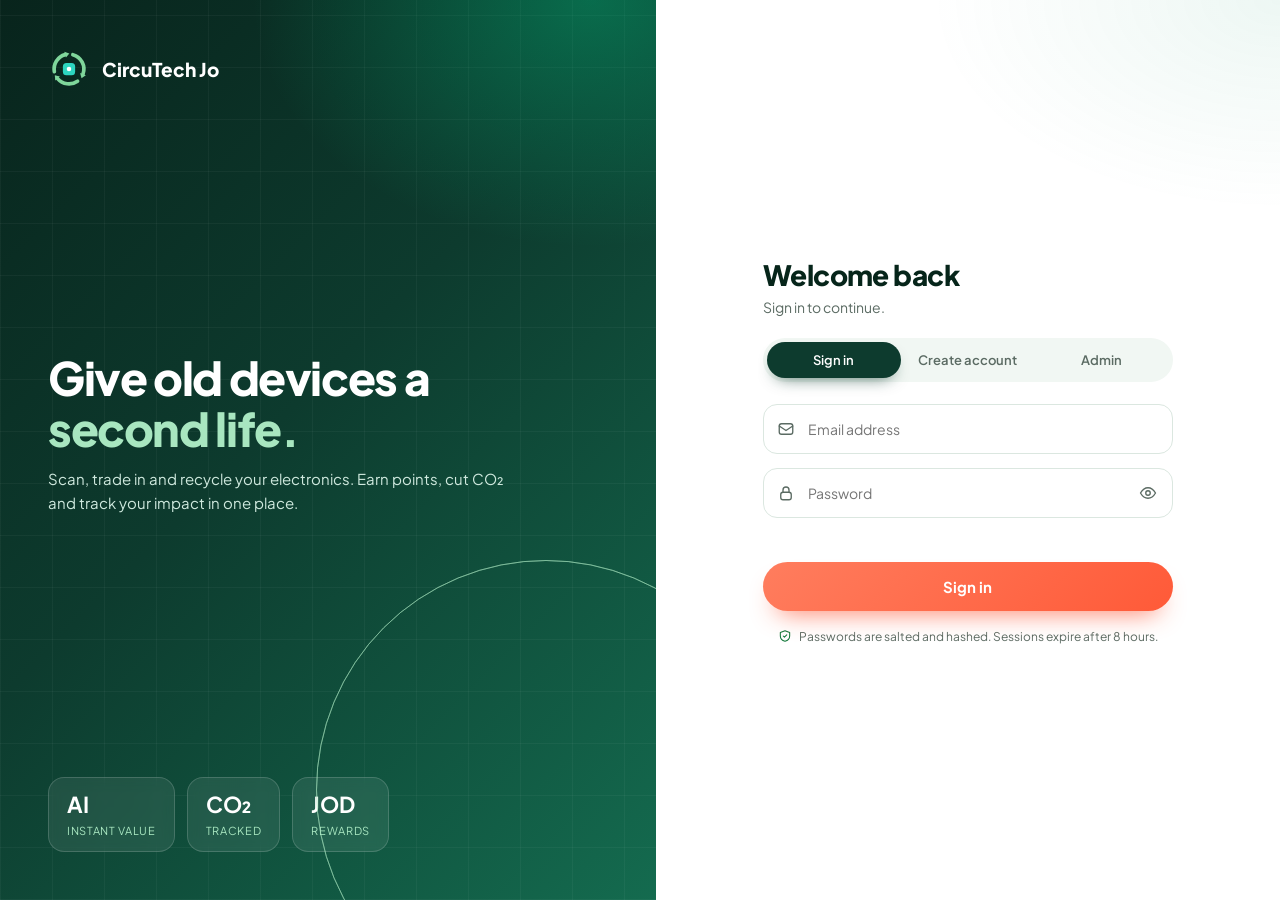
==== circutech/apppage/app.html @ 343beb9c "first commit" ====
<!DOCTYPE html>
<html lang="en">
<head>
<meta charset="UTF-8">
<meta name="viewport" content="width=device-width, initial-scale=1, viewport-fit=cover">
<title>My CircuTech | CircuTech Jo</title>
<meta name="theme-color" content="#08301d">
<link rel="icon" href="../assets/circutech-jo-concept-02.png">
<link rel="preconnect" href="https://fonts.googleapis.com">
<link rel="preconnect" href="https://fonts.gstatic.com" crossorigin>
<link href="https://fonts.googleapis.com/css2?family=Plus+Jakarta+Sans:wght@400;500;600;700;800&display=swap" rel="stylesheet">
<style>[data-logo]{display:block;width:40px;height:40px}</style>
<link rel="stylesheet" href="app.css">
<link rel="stylesheet" href="app-extra.css">
</head>
<body>

<div class="welcome" id="welcome" hidden>
  <div class="w-grid" aria-hidden="true"></div>
  <div class="w-in">
    <div class="w-mark"><div class="rings" aria-hidden="true"><i></i><i></i><i></i></div><span class="w-logo" data-logo></span></div>
    <p class="w-hi" id="wHi"></p>
    <h2 class="w-name" id="wName"></h2>
    <p class="w-fact" id="wFact"></p>
    <div class="w-stats" id="wStats"></div>
    <div class="w-prog"><div class="w-bar"><i></i></div><span id="wPct">0%</span></div>
  </div>
  <button class="w-skip" id="wSkip" type="button">Skip</button>
</div>

<aside class="side">
  <a class="brand" href="#scanner"><span data-logo></span><b>CircuTech <em>Jo</em></b></a>
  <nav id="nav" aria-label="App sections"></nav>
  <div class="me card">
    <span class="avatar" id="avatar">U</span>
    <div><b id="userName">User</b><small id="lvName">Standard</small></div>
    <div class="lv-bar"><i id="lvBar"></i></div>
  </div>
</aside>

<div class="shell">
  <header class="top">
    <span class="brand-m" data-logo></span>
    <div class="t-txt"><small id="greet"></small><h1 id="pageTitle">AI Scanner</h1></div>
    <div class="t-act">
      <a class="ib" href="../index.html" title="Public site" aria-label="Public site"><svg viewBox="0 0 24 24"><circle cx="12" cy="12" r="9"/><path d="M3 12h18M12 3c3 3.2 3 14.8 0 18M12 3c-3 3.2-3 14.8 0 18"/></svg></a>
      <button class="ib" id="theme" type="button" aria-label="Toggle theme"><svg viewBox="0 0 24 24"><path d="M20 14.5A8 8 0 0 1 9.5 4a8 8 0 1 0 10.5 10.5z"/></svg></button>
      <button class="ib" id="logout" type="button" aria-label="Log out" title="Log out"><svg viewBox="0 0 24 24"><path d="M10 4H6a2 2 0 0 0-2 2v12a2 2 0 0 0 2 2h4M15 8l4 4-4 4M19 12H9"/></svg></button>
    </div>
  </header>

  <main id="main">
    <div class="ann" id="ann" hidden role="status"></div>

    <div class="hero-ban" id="heroBan">
      <div class="hb-in"><small id="hbHi"></small><h2 id="hbTitle"></h2><p id="hbSub"></p><div class="hb-stats" id="hbStats"></div></div>
      <div class="hb-art" aria-hidden="true"><svg viewBox="0 0 120 120"><circle cx="60" cy="60" r="52" stroke-dasharray="3 7"/><circle cx="60" cy="60" r="36"/><circle cx="60" cy="8" r="4" fill="currentColor"/><circle cx="96" cy="60" r="3" fill="currentColor"/><rect x="48" y="48" width="24" height="24" rx="7"/></svg></div>
    </div>

    <!-- SCANNER -->
    <section class="view" id="scanner" hidden>
      <div class="grid2">
        <div class="card pad rv">
          <div class="vf" id="drop" tabindex="0" role="button" aria-label="Add a photo of your device">
            <img id="preview" alt="Selected device">
            <span class="laser"></span>
            <div class="vf-hint">
              <span class="vf-ic"><svg viewBox="0 0 24 24"><path d="M4 8h3l2-3h6l2 3h3v11H4z"/><circle cx="12" cy="13" r="3.5"/></svg></span>
              <b>Add a photo of your device</b>
              <small>Optional. The photo is kept on your device for your records.</small>
            </div>
          </div>
          <input type="file" id="file" accept="image/*" hidden>

          <p class="lbl">Device type</p>
          <div class="chips" id="typeChips">
            <button type="button" class="chip on" data-v="smartphone">Phone</button>
            <button type="button" class="chip" data-v="laptop">Laptop</button>
            <button type="button" class="chip" data-v="tablet">Tablet</button>
            <button type="button" class="chip" data-v="watch">Watch</button>
            <button type="button" class="chip" data-v="router">Router</button>
            <button type="button" class="chip" data-v="tv">TV</button>
            <button type="button" class="chip" data-v="console">Console</button>
            <button type="button" class="chip" data-v="appliance">Appliance</button>
          </div>

          <p class="lbl">Condition</p>
          <div class="chips" id="condChips">
            <button type="button" class="chip on" data-v="Working">Working</button>
            <button type="button" class="chip" data-v="Damaged screen">Damaged screen</button>
            <button type="button" class="chip" data-v="No power">No power</button>
            <button type="button" class="chip" data-v="Water damage">Water damage</button>
          </div>

          <p class="lbl">Model <span class="opt">optional</span></p>
          <input class="fld" id="modelHint" placeholder="e.g. iPhone 13, Galaxy A54, ThinkPad T480" maxlength="50">

          <div class="two">
            <div><p class="lbl">Device age</p><select class="fld" id="ageSel"><option value="1">Under 1 year</option><option value="2">1 to 2 years</option><option value="3" selected>3 years</option><option value="5">4 to 5 years</option><option value="7">6 to 8 years</option><option value="10">Over 8 years</option></select></div>
            <div><p class="lbl">Segment</p><select class="fld" id="segSel"><option value="budget">Budget</option><option value="mid-range" selected>Mid-range</option><option value="high-end">High-end</option><option value="premium">Premium</option></select></div>
          </div>

          <div class="row">
            <button class="btn" type="button" id="analyse">Get my estimate</button>
            <button class="btn ghost" type="button" id="reset">Reset</button>
          </div>
        </div>
        <div class="card pad res rv" id="result" aria-live="polite"></div>
      </div>
    </section>

    <!-- DASHBOARD -->
    <section class="view" id="dashboard" hidden>
      <div class="bar-row rv"><div><h3>Overview</h3><small class="mut">Your recycling activity and environmental impact</small></div><button class="btn ghost" type="button" id="exportCsv">Export CSV report</button></div>
      <div class="bento">
        <div class="card pad hero-k rv">
          <div class="pring"><svg viewBox="0 0 120 120"><circle class="pb" cx="60" cy="60" r="52"/><circle class="pf" id="pf" cx="60" cy="60" r="52"/></svg><div><b id="kPoints">0</b><small>lifetime points</small></div></div>
          <div class="hk-t"><small class="mut">Membership tier</small><h3 id="lvTitle">Standard</h3><p class="mut" id="lvNext"></p><div class="lv-bar big"><i id="lvBar2"></i></div></div>
        </div>
        <div class="card pad kpi rv"><span class="ki"><svg viewBox="0 0 24 24"><rect x="7" y="2" width="10" height="20" rx="2"/><path d="M11 18h2"/></svg></span><span>Devices scanned</span><b id="kDevices">0</b></div>
        <div class="card pad kpi rv"><span class="ki"><svg viewBox="0 0 24 24"><path d="M3 12l9-9h8v8l-9 9z"/><circle cx="15.5" cy="8.5" r="1.2"/></svg></span><span>Estimated value (JOD)</span><b id="kValue">0</b></div>
        <div class="card pad kpi rv"><span class="ki"><svg viewBox="0 0 24 24"><path d="M5 19c0-8 5-14 15-14 0 10-6 15-14 15M5 19c3-4 6-6 10-8"/></svg></span><span>kg CO₂ avoided</span><b id="kCo2">0</b><small id="kTrees"></small></div>
        <div class="card pad span2 rv"><h3>Estimated value per scan (JOD)</h3><div class="bars" id="bars"></div></div>
      </div>
      <h3 class="sec rv">Recent scans</h3>
      <div class="list" id="recent"></div>
    </section>

    <!-- DROP-OFF -->
    <section class="view" id="dropoff" hidden>
      <div class="do-grid">
        <div>
          <div class="chips rv" id="doFilter"><button type="button" class="chip on" data-v="all">All locations</button><button type="button" class="chip" data-v="open">Open now</button></div>
          <div class="list" id="points"></div>
        </div>
        <div class="card map rv"><iframe id="mapFrame" title="Map of the selected collection point" loading="lazy" referrerpolicy="no-referrer-when-downgrade"></iframe></div>
      </div>
    </section>

    <!-- REWARDS -->
    <section class="view" id="rewards" hidden>
      <div class="card pad hero-k rv">
        <div class="pring"><svg viewBox="0 0 120 120"><circle class="pb" cx="60" cy="60" r="52"/><circle class="pf" id="rf" cx="60" cy="60" r="52"/></svg><div><b id="rPoints">0</b><small>available points</small></div></div>
        <div class="hk-t"><h3>Turn points into vouchers</h3><p class="mut">Every scan you save brings the next reward closer.</p><p class="mut" id="rNext"></p></div>
      </div>
      <h3 class="sec rv">Available vouchers</h3>
      <div class="tickets" id="tiers"></div>
      <h3 class="sec rv">My vouchers</h3>
      <div class="list" id="myV"></div>
    </section>

    <!-- ECOBOT -->
    <section class="view" id="ecobot" hidden>
      <div class="card chat rv">
        <div class="chat-head">
          <span class="bav big"><svg viewBox="0 0 24 24"><rect x="5" y="8" width="14" height="11" rx="3"/><path d="M12 4v4M9 13h.01M15 13h.01"/></svg></span>
          <div><b>EcoBot</b><small><i class="live"></i>Online · e-waste assistant</small></div>
          <button class="ib sm" type="button" id="clearChat" title="New conversation" aria-label="New conversation"><svg viewBox="0 0 24 24"><path d="M4 12a8 8 0 1 0 3-6.2M4 4v4h4"/></svg></button>
        </div>
        <div class="msgs" id="msgs" aria-live="polite"></div>
        <div class="sug" id="sug"></div>
        <form class="cform" id="chatForm">
          <input class="fld" id="chatInput" placeholder="Ask EcoBot anything about e-waste…" autocomplete="off" required>
          <button class="btn" type="submit" id="sendBtn">Send</button>
        </form>
      </div>
    </section>

    <!-- BUSINESS -->
    <section class="view" id="business" hidden>
      <div class="biz-intro" id="bizSetup">
        <div class="card pad rv">
          <h3>Create your business workspace</h3>
          <p class="mut small0">Run a trade-in programme for your team and get audit-ready ESG numbers.</p>
          <div class="biz-form">
            <div class="full"><p class="lbl">Company name</p><input class="fld" id="bzName" placeholder="e.g. Orange Jordan" maxlength="60"></div>
            <div><p class="lbl">Industry</p><select class="fld" id="bzInd"><option>Technology</option><option>Banking and finance</option><option>Education</option><option>Retail</option><option>Healthcare</option><option>Government</option><option>Other</option></select></div>
            <div><p class="lbl">Employees</p><input class="fld" id="bzStaff" type="number" min="1" value="50"></div>
            <div class="full row"><button class="btn" type="button" id="bzCreate">Create workspace</button></div>
          </div>
        </div>
        <div class="card pad rv"><h3>What your company gets</h3><ul class="perks" style="margin-top:14px">
          <li><span><svg viewBox="0 0 24 24"><path d="M5 19c0-8 5-14 15-14 0 10-6 15-14 15M5 19c3-4 6-6 10-8"/></svg></span><div><b>Verified carbon savings</b>Every device recovered is logged with the CO₂ it avoided.</div></li>
          <li><span><svg viewBox="0 0 24 24"><path d="M4 20V10M10 20V4M16 20v-8M22 20H2"/></svg></span><div><b>ESG score and report</b>Quarterly figures ready for your sustainability report.</div></li>
          <li><span><svg viewBox="0 0 24 24"><path d="M3 8a2 2 0 0 1 2-2h14a2 2 0 0 1 2 2v2a2 2 0 0 0 0 4v2a2 2 0 0 1-2 2H5a2 2 0 0 1-2-2v-2a2 2 0 0 0 0-4z"/></svg></span><div><b>Employee programme</b>A team leaderboard and vouchers keep staff engaged.</div></li>
          <li><span><svg viewBox="0 0 24 24"><path d="M3 7h11v9H3zM14 10h4l3 3v3h-7"/></svg></span><div><b>Bulk pick-up</b>Request a collection for 10 or more devices at your office.</div></li>
        </ul></div>
      </div>
      <div id="bizSpace" hidden>
        <div class="bar-row rv"><div><h3 id="bzTitle"></h3><small class="mut" id="bzMeta"></small></div><div class="row"><button class="btn ghost" type="button" id="bzCsv">Export ESG CSV</button><button class="btn" type="button" id="bzCert">Impact certificate</button></div></div>
        <div class="bento">
          <div class="card pad hero-k rv"><div class="pring"><svg viewBox="0 0 120 120"><circle class="pb" cx="60" cy="60" r="52"/><circle class="pf" id="bf" cx="60" cy="60" r="52"/></svg><div><b id="bScore">0</b><small>ESG score</small></div></div>
            <div class="hk-t"><small>Company ESG performance</small><h3 id="bGrade">Getting started</h3><p class="mut" id="bHint"></p></div></div>
          <div class="card pad kpi rv"><span class="ki"><svg viewBox="0 0 24 24"><rect x="7" y="2" width="10" height="20" rx="2"/><path d="M11 18h2"/></svg></span><span>Devices recovered</span><b id="bDev">0</b></div>
          <div class="card pad kpi rv"><span class="ki"><svg viewBox="0 0 24 24"><path d="M5 19c0-8 5-14 15-14 0 10-6 15-14 15M5 19c3-4 6-6 10-8"/></svg></span><span>kg CO₂ avoided</span><b id="bCo2">0</b><small id="bTrees"></small></div>
          <div class="card pad kpi rv"><span class="ki"><svg viewBox="0 0 24 24"><circle cx="9" cy="8" r="3.2"/><path d="M3 20c0-3.3 2.7-6 6-6s6 2.7 6 6"/></svg></span><span>Employees engaged</span><b id="bEmp">0</b><small id="bEmpOf"></small></div>
        </div>
        <div class="grid2" style="margin-top:20px">
          <div class="card pad rv"><h3>Team leaderboard</h3><small class="mut">Team figures are demo data until employees join with your company code.</small><p class="lbl">Company code</p><div class="li" style="cursor:default"><div class="tx"><b id="bzCode"></b><small>Share it so employees link their account</small></div><button class="cp" type="button" id="bzCopy">Copy</button></div><div class="list" id="bzBoard" style="margin-top:14px"></div></div>
          <div class="card pad rv"><h3>Request a bulk pick-up</h3><small class="mut">Free for 10 or more devices. We confirm the slot within one working day.</small>
            <div class="biz-form"><div><p class="lbl">Devices</p><input class="fld" id="pkN" type="number" min="1" value="10"></div><div><p class="lbl">Main type</p><select class="fld" id="pkT"><option>Laptops</option><option>Phones</option><option>Monitors and TVs</option><option>Mixed equipment</option></select></div><div><p class="lbl">Preferred date</p><input class="fld" id="pkD" type="date"></div><div><p class="lbl">Area</p><input class="fld" id="pkA" placeholder="e.g. Abdali, Amman" maxlength="60"></div><div class="full row"><button class="btn" type="button" id="pkGo">Request pick-up</button></div></div>
            <p class="lbl">Your requests</p><div class="list" id="pkList"></div></div>
        </div>
        <div class="card pad plan-strip rv"><div><h3>Business ESG plan <span class="pill-s">Free trial</span></h3><p>Branded programme, ESG dashboard, bulk pick-up and quarterly certificate. JOD 150 per month after the trial (sample price).</p></div><a class="btn ghost" href="../contactpage/contact.html">Talk to sales</a></div>
      </div>
    </section>

    <!-- SETTINGS -->
    <section class="view" id="settings" hidden>
      <div class="set-grid">
        <div class="set-col">
          <div class="card pad set rv">
            <div class="prof"><span class="avatar big" id="pfAv">U</span><div><h3 id="pfName">-</h3><small class="mut" id="pfMail">-</small><div class="tags"><span class="pill-s" id="pfTier">Standard</span><span class="pill-s" id="pfSince">Member</span></div></div></div>
            <label for="setName">Display name</label>
            <input class="fld" id="setName" maxlength="40" autocomplete="name">
            <div class="row"><button class="btn" type="button" id="saveName">Save name</button></div>
          </div>
          <div class="card pad set rv">
            <h3>Security</h3>
            <label for="pwOld">Current password</label>
            <input class="fld" id="pwOld" type="password" autocomplete="current-password">
            <label for="pwNew">New password <span class="mut">8+ characters, letters and numbers</span></label>
            <input class="fld" id="pwNew" type="password" autocomplete="new-password">
            <div class="row"><button class="btn" type="button" id="savePw">Update password</button></div>
          </div>
        </div>
        <div class="set-col">
          <div class="card pad rv"><h3>Appearance</h3><div class="chips seg" id="themeSeg"><button type="button" class="chip" data-v="light">Light</button><button type="button" class="chip" data-v="dark">Dark</button></div></div>
          <div class="card pad rv"><h3>Your data</h3><p class="mut small0">Scans and vouchers are stored in this browser only. Download a copy any time.</p>
            <div class="row"><button class="btn ghost" type="button" id="exportData">Download my data</button><button class="btn ghost" type="button" id="clearData">Clear scans and vouchers</button></div></div>
          <div class="card pad rv danger"><h3>Delete account</h3><p class="mut small0">Removes your account and all your data from this browser. This cannot be undone.</p>
            <div class="row"><button class="btn danger-b" type="button" id="delAcc">Delete my account</button></div></div>
        </div>
      </div>
    </section>

  </main>
</div>

<nav class="dock" id="dock" aria-label="App sections"></nav>
<div class="toast" id="toast" role="status"></div>
<script src="app.js"></script>
</body>
</html>
---- circutech/apppage/app.css ----
/* ==========================================================================
   CircuTech Jo | app.css - Corporate Dashboard Styles
   ========================================================================== */

/* --------------------------------------------------------------------------
   1. ROOT VARIABLES & THEMES
   -------------------------------------------------------------------------- */
:root {
  --green: #0d3b2e;
  --green-d: #08241c;
  --teal: #0f766e;
  --side: #0d3b2e;
  --bg: #f4f9f5;
  --card: #fff;
  --ink: #06251a;
  --mut: #5b6b63;
  --line: #dbe7e0;
  --soft: #eef5f0;
  --mint: #a8e6c0;
  --warn: #b42318;
  --coral: #ff6b4a;
  --sh: 0 1px 2px rgba(10, 60, 35, 0.06), 0 4px 14px -6px rgba(10, 60, 35, 0.1);
  --logo-green: #157a3c;
  --logo-chip: #0f766e;
  --badge: #157a3c;
  --badge-ink: #fff;
}

:root[data-theme="dark"] {
  --bg: #0b1511;
  --card: #12221a;
  --ink: #e8f3ec;
  --mut: #9bb0a4;
  --line: #1f3529;
  --soft: #0f1c16;
  --teal: #4fd1c0;
  --sh: 0 1px 2px rgba(0, 0, 0, 0.4);
  --logo-green: #3fb96e;
  --logo-chip: #2dd4bf;
}

/* --------------------------------------------------------------------------
   2. BASE & RESET STYLES
   -------------------------------------------------------------------------- */
* {
  box-sizing: border-box;
  margin: 0;
  padding: 0;
}

body {
  font-family: 'Plus Jakarta Sans', system-ui, sans-serif;
  background: var(--bg);
  color: var(--ink);
  line-height: 1.5;
  min-height: 100vh;
}

a {
  color: inherit;
  text-decoration: none;
}

button {
  font: inherit;
  color: inherit;
  cursor: pointer;
  background: none;
  border: 0;
}

[hidden] {
  display: none !important;
}

svg {
  fill: none;
  stroke: currentColor;
  stroke-width: 1.8;
  stroke-linecap: round;
  stroke-linejoin: round;
}

.mut { color: var(--mut); }
.small { font-size: 12px; margin-top: 14px; }
.small0 { font-size: 12.5px; margin: 6px 0 0; }

/* SVG Logo Elements */
[data-logo] svg { width: 100%; height: 100%; }
.arc { stroke: var(--logo-green); stroke-width: 4.2; }
.head { fill: var(--logo-green); stroke: none; }
.chip-m { fill: var(--logo-chip); stroke: none; }

/* --------------------------------------------------------------------------
   3. SIDEBAR NAVIGATION
   -------------------------------------------------------------------------- */
.side {
  position: fixed;
  left: 0;
  top: 0;
  bottom: 0;
  width: 248px;
  display: flex;
  flex-direction: column;
  gap: 26px;
  padding: 22px 14px;
  background: var(--side);
  color: #fff;
  z-index: 20;
  --logo-green: #7fd69b;
  --logo-chip: #2dd4bf;
  --badge: #a8e6c0;
  --badge-ink: #08301d;
}

.brand {
  display: flex;
  align-items: center;
  gap: 10px;
  padding: 0 8px;
  font-size: 17px;
  font-weight: 700;
  letter-spacing: -0.01em;
}

.brand [data-logo] { width: 36px; height: 36px; }

.brand em {
  font-style: normal;
  background: var(--badge);
  color: var(--badge-ink);
  font-size: 9px;
  padding: 2px 6px;
  border-radius: 4px;
  margin-left: 4px;
  vertical-align: 2px;
}

#nav {
  display: grid;
  gap: 3px;
}

.nv {
  display: flex;
  align-items: center;
  gap: 12px;
  padding: 11px 14px;
  border-radius: 8px;
  color: rgba(255, 255, 255, 0.72);
  font-size: 13px;
  font-weight: 500;
  border-left: 3px solid transparent;
  transition: 0.15s;
}

.nv svg { width: 18px; height: 18px; flex-shrink: 0; }
.nv:hover { background: rgba(255, 255, 255, 0.07); color: #fff; }
.nv.on {
  background: rgba(255, 255, 255, 0.12);
  color: #fff;
  border-left-color: var(--mint);
  font-weight: 600;
}

/* User Profile (Sidebar Bottom) */
.me {
  margin-top: auto;
  display: grid;
  grid-template-columns: auto 1fr;
  gap: 3px 12px;
  align-items: center;
  padding: 14px;
  border-top: 1px solid rgba(255, 255, 255, 0.12);
}

.side .me.card {
  background: transparent;
  box-shadow: none;
  border: 0;
  border-top: 1px solid rgba(255, 255, 255, 0.12);
  border-radius: 0;
}

.me b { display: block; font-size: 13px; }
.me small { color: rgba(255, 255, 255, 0.6); font-size: 11px; }

.avatar {
  width: 38px;
  height: 38px;
  border-radius: 8px;
  display: grid;
  place-items: center;
  font-weight: 700;
  background: var(--green);
  color: #fff;
}

.lv-bar {
  grid-column: 1 / -1;
  height: 5px;
  border-radius: 5px;
  background: rgba(127, 127, 127, 0.2);
  overflow: hidden;
  margin-top: 8px;
}

.lv-bar i {
  display: block;
  height: 100%;
  width: 0;
  border-radius: 5px;
  background: var(--green);
  transition: width 0.8s ease;
}

.side .lv-bar i { background: var(--mint); }

/* --------------------------------------------------------------------------
   4. LAYOUT & CONTAINERS
   -------------------------------------------------------------------------- */
.shell {
  margin-left: 248px;
  padding: 28px 36px 60px;
  max-width: 1280px;
}

.top {
  display: flex;
  align-items: center;
  gap: 14px;
  margin-bottom: 26px;
  padding-bottom: 20px;
  border-bottom: 1px solid var(--line);
}

.brand-m { display: none; width: 34px; height: 34px; }

.t-txt { flex: 1; }
.t-txt small { color: var(--mut); font-size: 12px; font-weight: 500; }
.t-txt h1 {
  font-size: 26px;
  font-weight: 700;
  letter-spacing: -0.02em;
  line-height: 1.2;
}

.t-act { display: flex; gap: 8px; }

.ib {
  width: 38px;
  height: 38px;
  display: grid;
  place-items: center;
  border-radius: 8px;
  background: var(--card);
  border: 1px solid var(--line);
  transition: 0.15s;
}

.ib svg { width: 17px; height: 17px; }
.ib:hover { border-color: var(--green); color: var(--green); }
.ib.sm { width: 34px; height: 34px; margin-left: auto; }

.view { animation: fade 0.35s ease; }
@keyframes fade {
  from { opacity: 0; transform: translateY(6px); }
}

.card {
  background: var(--card);
  border: 1px solid var(--line);
  border-radius: 12px;
  box-shadow: var(--sh);
}

.pad { padding: 24px; }
.grid2 { display: grid; grid-template-columns: 1.1fr 1fr; gap: 20px; align-items: start; }
h3 { font-size: 15px; font-weight: 700; }
.sec { margin: 28px 0 12px; }

.lbl {
  margin: 20px 0 9px;
  font-size: 11px;
  font-weight: 700;
  letter-spacing: 0.06em;
  text-transform: uppercase;
  color: var(--mut);
}

.opt { text-transform: none; letter-spacing: 0; font-weight: 400; }

/* --------------------------------------------------------------------------
   5. SCANNER SECTION
   -------------------------------------------------------------------------- */
.vf {
  position: relative;
  aspect-ratio: 16 / 10;
  border-radius: 10px;
  overflow: hidden;
  display: grid;
  place-items: center;
  cursor: pointer;
  background: var(--soft);
  border: 1.5px dashed var(--line);
  transition: 0.15s;
}

.vf:hover, .vf.over {
  border-color: var(--green);
  background: rgba(21, 122, 60, 0.05);
}

.vf img {
  position: absolute;
  inset: 0;
  width: 100%;
  height: 100%;
  object-fit: cover;
  display: none;
}

.vf.has img { display: block; }
.vf.has .vf-hint { display: none; }

.vf-hint {
  text-align: center;
  padding: 20px;
  display: grid;
  gap: 6px;
  justify-items: center;
}

.vf-ic {
  width: 48px;
  height: 48px;
  border-radius: 10px;
  display: grid;
  place-items: center;
  background: var(--green);
  color: #fff;
}

.vf-ic svg { width: 22px; height: 22px; }
.vf-hint b { font-size: 14px; }
.vf-hint small { color: var(--mut); font-size: 12px; max-width: 280px; }

.laser {
  position: absolute;
  left: 0;
  right: 0;
  bottom: 0;
  height: 3px;
  display: none;
  background: linear-gradient(90deg, transparent, var(--green), transparent);
  background-size: 50% 100%;
  background-repeat: no-repeat;
  animation: slide 1.2s linear infinite;
}

.vf.busy .laser { display: block; }
.vf.busy img { opacity: 0.7; }

@keyframes slide {
  from { background-position: -50% 0; }
  to { background-position: 150% 0; }
}

.chips { display: flex; flex-wrap: wrap; gap: 8px; }

.chip {
  padding: 8px 14px;
  border-radius: 8px;
  font-size: 12px;
  font-weight: 500;
  background: var(--card);
  border: 1px solid var(--line);
  transition: 0.15s;
}

.chip:hover { border-color: var(--green); }
.chip.on { background: var(--green); color: #fff; border-color: var(--green); }

.fld {
  width: 100%;
  padding: 11px 13px;
  border-radius: 8px;
  font: inherit;
  font-size: 13px;
  color: var(--ink);
  background: var(--card);
  border: 1px solid var(--line);
}

.fld:focus {
  outline: none;
  border-color: var(--green);
  box-shadow: 0 0 0 3px rgba(21, 122, 60, 0.14);
}

.row { display: flex; flex-wrap: wrap; gap: 10px; margin-top: 22px; }

/* Buttons */
.btn {
  padding: 11px 20px;
  border-radius: 99px; /* Aligned with public site */
  font-size: 13px;
  font-weight: 600;
  color: #fff;
  background: var(--coral);
  border: 1px solid var(--coral);
  transition: 0.15s;
}

.btn:hover:not(:disabled) {
  background: #e05536;
  border-color: #e05536;
}

.btn:disabled { opacity: 0.45; cursor: not-allowed; }

.btn.ghost {
  color: var(--ink);
  background: var(--card);
  border-color: var(--line);
}

.btn.ghost:hover:not(:disabled) {
  background: var(--card);
  border-color: var(--coral);
}

/* Scanner Results */
.res { min-height: 420px; display: grid; align-content: start; }

.empty {
  text-align: center;
  display: grid;
  gap: 8px;
  justify-items: center;
  padding: 70px 10px;
  color: var(--mut);
  font-size: 13px;
}

.empty b { color: var(--ink); font-size: 15px; }
.empty.err b { color: var(--warn); }

.spin {
  width: 34px;
  height: 34px;
  border-radius: 50%;
  border: 3px solid var(--line);
  border-top-color: var(--green);
  animation: rot 0.8s linear infinite;
}

@keyframes rot { to { transform: rotate(360deg); } }

.r-head { display: flex; gap: 14px; align-items: center; margin-bottom: 20px; }

.grade {
  width: 56px;
  height: 56px;
  border-radius: 10px;
  border: 2px solid var(--c);
  color: var(--c);
  display: grid;
  place-items: center;
  font-size: 24px;
  font-weight: 700;
  flex-shrink: 0;
}

.r-head h3 { font-size: 18px; }
.r-head p { color: var(--mut); font-size: 12px; }

.price {
  font-size: 32px;
  font-weight: 700;
  letter-spacing: -0.02em;
  color: var(--teal);
  line-height: 1.1;
}

.stats { display: grid; grid-template-columns: repeat(3, 1fr); gap: 10px; margin: 18px 0; }
.stats div {
  padding: 12px 14px;
  border-radius: 8px;
  background: var(--soft);
  border: 1px solid var(--line);
}
.stats b { display: block; font-size: 16px; }
.stats span { font-size: 11px; color: var(--mut); }

.conf { display: flex; align-items: center; gap: 10px; font-size: 11px; color: var(--mut); }
.conf .lv-bar { flex: 1; margin: 0; }

.tg {
  display: inline-block;
  padding: 4px 10px;
  margin: 0 6px 6px 0;
  border-radius: 6px;
  font-size: 11.5px;
  font-weight: 500;
  background: var(--soft);
  border: 1px solid var(--line);
}

.why {
  margin: 14px 0;
  padding: 11px 14px;
  border-radius: 8px;
  font-size: 12px;
  color: var(--mut);
  background: var(--soft);
  border-left: 3px solid var(--green);
}

.pop { animation: fade 0.35s ease; }

/* --------------------------------------------------------------------------
   6. DASHBOARD & BENTO GRID
   -------------------------------------------------------------------------- */
.bar-row { display: flex; justify-content: space-between; align-items: center; margin-bottom: 14px; }
.bento { display: grid; grid-template-columns: repeat(3, 1fr); gap: 16px; }

.hero-k {
  grid-column: span 3;
  display: flex;
  align-items: center;
  gap: 28px;
}

.ring-lg { display: flex; align-items: baseline; gap: 8px; }
.ring-lg b { font-size: 34px; font-weight: 700; color: var(--teal); letter-spacing: -0.02em; }
.ring-lg small { font-size: 12px; color: var(--mut); }

.hero-k h3 { font-size: 15px; margin-top: 6px; }
.lv-bar.big { height: 7px; max-width: none; margin-top: 12px; }

.kpi {
  position: relative;
  display: grid;
  gap: 3px;
  align-content: center;
}

.kpi span { font-size: 12px; color: var(--mut); font-weight: 500; }
.kpi b { font-size: 30px; font-weight: 700; letter-spacing: -0.02em; color: var(--teal); }
.kpi small { font-size: 11px; color: var(--mut); }

.ki {
  position: absolute;
  right: 18px;
  top: 18px;
  width: 38px;
  height: 38px;
  border-radius: 10px;
  display: grid;
  place-items: center;
  background: var(--soft);
  color: var(--green);
}

.ki svg { width: 19px; height: 19px; }

.span2 { grid-column: span 3; }

.bars {
  display: flex;
  align-items: flex-end;
  gap: 12px;
  height: 130px;
  margin-top: 14px;
}

.bars i {
  position: relative;
  flex: 1;
  max-width: 64px;
  min-height: 6px;
  border-radius: 4px 4px 0 0;
  background: var(--green);
  opacity: 0.85;
  transform-origin: bottom;
  animation: grow 0.6s ease backwards;
  cursor: pointer;
  transition: opacity 0.2s, transform 0.2s;
}

.bars i:hover {
  opacity: 1;
  transform: scaleY(1.04);
  background: var(--teal);
}

.bars i:hover::after {
  content: attr(data-v);
  position: absolute;
  bottom: 100%;
  left: 50%;
  transform: translateX(-50%);
  margin-bottom: 6px;
  padding: 4px 9px;
  border-radius: 6px;
  background: var(--side);
  color: #fff;
  font-size: 11px;
  white-space: nowrap;
}

@keyframes grow { from { transform: scaleY(0); } }

/* Progress Ring */
.pring { position: relative; width: 132px; height: 132px; flex-shrink: 0; }
.pring svg { width: 100%; height: 100%; transform: rotate(-90deg); }

.pb, .pf { fill: none; stroke-width: 9; }
.pb { stroke: var(--line); }

.pf {
  stroke: var(--green);
  stroke-linecap: round;
  stroke-dasharray: 327;
  stroke-dashoffset: 327;
  transition: stroke-dashoffset 1.4s cubic-bezier(0.2, 0.8, 0.2, 1);
}

.pring > div {
  position: absolute;
  inset: 0;
  display: grid;
  place-content: center;
  text-align: center;
}

.pring b { font-size: 30px; font-weight: 700; color: var(--teal); letter-spacing: -0.02em; line-height: 1; }
.pring small { font-size: 10px; color: var(--mut); margin-top: 4px; }

.hk-t { flex: 1; min-width: 0; }
.hk-t h3 { font-size: 20px; margin-top: 2px; }
.hk-t p { font-size: 13px; margin-top: 2px; }
.hk-t .lv-bar.big { height: 8px; margin-top: 14px; }

/* Lists & Items */
.list { display: grid; gap: 10px; }

.li {
  display: flex;
  align-items: center;
  gap: 14px;
  padding: 14px 16px;
  border-radius: 10px;
  background: var(--card);
  border: 1px solid var(--line);
  cursor: pointer;
}

.li img, .li .ph {
  width: 46px;
  height: 46px;
  border-radius: 8px;
  object-fit: cover;
  flex-shrink: 0;
  background: var(--soft);
}

.li .ph { display: grid; place-items: center; color: var(--green); }
.li .ph svg { width: 20px; height: 20px; }

.li .tx { flex: 1; min-width: 0; }
.li b { display: block; font-size: 14px; }
.li small { color: var(--mut); font-size: 12px; }

.li .end {
  font-size: 13px;
  font-weight: 600;
  color: var(--teal);
  white-space: nowrap;
}

.li a.end {
  padding: 7px 14px;
  border-radius: 8px;
  border: 1px solid var(--line);
  color: var(--green);
}

.li a.end:hover { border-color: var(--green); }

.gd {
  width: 30px;
  height: 30px;
  border-radius: 8px;
  display: grid;
  place-items: center;
  font-size: 13px;
  font-weight: 700;
  color: var(--green);
  border: 1.5px solid var(--green);
  flex-shrink: 0;
}

/* --------------------------------------------------------------------------
   7. DROP-OFF & MAP SECTION
   -------------------------------------------------------------------------- */
.do-grid {
  display: grid;
  grid-template-columns: 1fr 1.05fr;
  gap: 22px;
  align-items: start;
}

.do-grid .chips { margin-bottom: 14px; }

.map {
  position: sticky;
  top: 20px;
  height: 540px;
  overflow: hidden;
}

.map iframe {
  position: absolute;
  inset: 0;
  width: 100%;
  height: 100%;
  border: 0;
}

.st {
  display: inline-flex;
  align-items: center;
  gap: 7px;
  margin-top: 7px;
  font-size: 11.5px;
  font-weight: 600;
  color: var(--mut);
}

.st i { width: 8px; height: 8px; border-radius: 50%; background: #9aa8a0; }

.st.on { color: var(--green); }
.st.on i { background: var(--green); animation: pulse 1.8s infinite; }

@keyframes pulse {
  0% { box-shadow: 0 0 0 0 rgba(21, 122, 60, 0.55); }
  100% { box-shadow: 0 0 0 9px rgba(21, 122, 60, 0); }
}

/* --------------------------------------------------------------------------
   8. REWARDS SECTION
   -------------------------------------------------------------------------- */
.tickets {
  display: grid;
  grid-template-columns: repeat(auto-fit, minmax(240px, 1fr));
  gap: 16px;
  margin-top: 18px;
}

.tk {
  position: relative;
  overflow: hidden;
  padding: 22px;
  border-radius: 12px;
  background: var(--card);
  border: 1px solid var(--line);
}

.tk.ok { border-color: var(--green); }
.tk .v { font-size: 30px; font-weight: 700; color: var(--teal); }
.tk p { color: var(--mut); font-size: 13px; margin-bottom: 18px; }
.tk small { font-size: 11px; color: var(--mut); }

.tk .top-r { display: flex; justify-content: space-between; align-items: center; margin-bottom: 6px; }

.tk .lk {
  width: 34px;
  height: 34px;
  border-radius: 9px;
  display: grid;
  place-items: center;
  background: var(--soft);
  color: var(--mut);
}

.tk.ok .lk { background: var(--green); color: #fff; }
.tk .lk svg { width: 17px; height: 17px; }

.tk .lv-bar { margin: 14px 0 8px; }
.tk .lv-bar i { animation: fw 1.3s 0.3s cubic-bezier(0.2, 0.8, 0.2, 1) backwards; }

@keyframes fw { from { width: 0; } }

.tk .btn { margin-top: 16px; width: 100%; }

.tk.ok::after {
  content: "";
  position: absolute;
  inset: 0;
  pointer-events: none;
  background: linear-gradient(110deg, transparent 40%, rgba(21, 122, 60, 0.1) 50%, transparent 60%);
  transform: translateX(-100%);
  animation: sheen 3.6s 1s infinite;
}

@keyframes sheen { to { transform: translateX(100%); } }

.code {
  font-family: ui-monospace, Menlo, Consolas, monospace;
  font-size: 13px;
  letter-spacing: 0.06em;
  color: var(--teal);
  font-weight: 600;
}

.cp {
  padding: 7px 14px;
  border-radius: 8px;
  border: 1px solid var(--line);
  font-size: 12px;
  font-weight: 600;
  color: var(--green);
}

.cp:hover { border-color: var(--green); }

/* --------------------------------------------------------------------------
   9. CHAT SECTION
   -------------------------------------------------------------------------- */
.chat {
  display: flex;
  flex-direction: column;
  height: min(72vh, 620px);
}

.chat-head {
  display: flex;
  align-items: center;
  gap: 12px;
  padding: 16px 20px;
  border-bottom: 1px solid var(--line);
}

.chat-head b { display: block; font-size: 14px; }
.chat-head small { display: flex; align-items: center; gap: 7px; font-size: 11.5px; color: var(--mut); }

.live { width: 8px; height: 8px; border-radius: 50%; background: var(--green); animation: pulse 1.8s infinite; }

.bav {
  width: 28px;
  height: 28px;
  border-radius: 50%;
  display: grid;
  place-items: center;
  background: var(--green);
  color: #fff;
  flex-shrink: 0;
}

.bav svg { width: 15px; height: 15px; }
.bav.big { width: 40px; height: 40px; border-radius: 10px; }
.bav.big svg { width: 20px; height: 20px; }

.msgs {
  flex: 1;
  overflow-y: auto;
  padding: 22px;
  display: flex;
  flex-direction: column;
  gap: 10px;
}

.mr { display: flex; gap: 10px; align-items: flex-end; animation: rv 0.4s cubic-bezier(0.2, 0.8, 0.2, 1); }
.mr.me { justify-content: flex-end; }

.msg {
  max-width: 78%;
  padding: 11px 15px;
  border-radius: 10px;
  font-size: 13.5px;
  line-height: 1.6;
  white-space: pre-wrap;
}

.msg.bot {
  align-self: flex-start;
  background: var(--soft);
  border: 1px solid var(--line);
  border-bottom-left-radius: 3px;
}

.msg.me {
  align-self: flex-end;
  background: var(--green);
  color: #fff;
  border-bottom-right-radius: 3px;
}

.dots { display: inline-flex; gap: 4px; }
.dots i {
  width: 6px;
  height: 6px;
  border-radius: 50%;
  background: var(--mut);
  animation: bn 1s infinite;
}

.dots i:nth-child(2) { animation-delay: 0.15s; }
.dots i:nth-child(3) { animation-delay: 0.3s; }

@keyframes bn { 40% { transform: translateY(-4px); } }

.sug { display: flex; gap: 8px; overflow-x: auto; padding: 0 22px 12px; }
.sug .chip { white-space: nowrap; animation: rv 0.5s backwards; animation-delay: calc(var(--i) * 90ms + 0.3s); }

.cform { display: flex; gap: 10px; padding: 14px; border-top: 1px solid var(--line); }

/* --------------------------------------------------------------------------
   10. SETTINGS SECTION
   -------------------------------------------------------------------------- */
.set-grid { display: grid; grid-template-columns: 1.1fr 1fr; gap: 20px; align-items: start; }
.set-col { display: grid; gap: 20px; }

.set { max-width: 600px; display: grid; gap: 8px; }
.set-col .set { max-width: none; }
.set label { font-size: 12px; font-weight: 600; margin-top: 8px; }

.status {
  display: flex;
  align-items: center;
  gap: 10px;
  padding: 11px 14px;
  border-radius: 8px;
  background: var(--soft);
  border: 1px solid var(--line);
  font-size: 12.5px;
}

.status i { width: 9px; height: 9px; border-radius: 50%; background: #9aa8a0; }
.status i.ok { background: var(--green); animation: pulse 1.8s infinite; }
.status i.bad { background: var(--warn); }

.dl {
  display: grid;
  grid-template-columns: 90px 1fr;
  gap: 8px 12px;
  margin-top: 12px;
  font-size: 13px;
}

.dl dt { color: var(--mut); }
.dl dd { font-weight: 600; word-break: break-all; }

.seg { margin-top: 12px; }

/* --------------------------------------------------------------------------
   11. UI COMPONENTS (Toast & Dock)
   -------------------------------------------------------------------------- */
.dock { display: none; }

.toast {
  position: fixed;
  left: 50%;
  bottom: 28px;
  transform: translate(-50%, 20px);
  padding: 11px 20px;
  border-radius: 8px;
  font-size: 13px;
  font-weight: 500;
  color: #fff;
  background: var(--side);
  opacity: 0;
  pointer-events: none;
  transition: 0.3s;
  z-index: 200;
}

.toast.show { opacity: 1; transform: translate(-50%, 0); }

/* --------------------------------------------------------------------------
   12. WELCOME SCREEN (Cinematic Overlay)
   -------------------------------------------------------------------------- */
.welcome {
  position: fixed;
  inset: 0;
  z-index: 300;
  display: grid;
  place-items: center;
  text-align: center;
  overflow: hidden;
  color: #fff;
  background: radial-gradient(ellipse at 50% 35%, #0f4d2c 0%, #08301d 48%, #031509 100%);
  clip-path: inset(0 0 0 0);
  transition: clip-path 1s cubic-bezier(0.76, 0, 0.24, 1);
  --logo-green: #7fd69b;
  --logo-chip: #2dd4bf;
}

.welcome.out { clip-path: inset(0 0 100% 0); }

.w-grid {
  position: absolute;
  left: -50%;
  right: -50%;
  bottom: -8%;
  height: 75%;
  transform-origin: 50% 100%;
  transform: perspective(520px) rotateX(62deg);
  background-image: linear-gradient(rgba(168, 230, 192, 0.16) 1px, transparent 1px),
                    linear-gradient(90deg, rgba(168, 230, 192, 0.16) 1px, transparent 1px);
  background-size: 60px 60px;
  -webkit-mask-image: linear-gradient(to top, #000 5%, transparent 80%);
  mask-image: linear-gradient(to top, #000 5%, transparent 80%);
  animation: gridMove 5s linear infinite;
}

@keyframes gridMove { to { background-position: 0 60px; } }

.w-in {
  position: relative;
  display: grid;
  gap: 14px;
  justify-items: center;
  padding: 24px;
}

.w-in::before {
  content: "";
  position: absolute;
  left: 50%;
  top: 48%;
  width: 640px;
  height: 420px;
  max-width: 100vw;
  transform: translate(-50%, -50%);
  background: radial-gradient(closest-side, rgba(127, 214, 155, 0.18), transparent);
  pointer-events: none;
}

.w-mark { position: relative; width: 88px; height: 88px; margin-bottom: 6px; }

.w-logo {
  position: relative;
  display: block;
  width: 88px;
  height: 88px;
  animation: pop 0.9s cubic-bezier(0.2, 1.2, 0.4, 1) both;
}

@keyframes pop { from { transform: scale(0.4); opacity: 0; } }

.w-logo .arc { stroke-dasharray: 42; stroke-dashoffset: 42; animation: draw 1s 0.35s ease forwards; }
.w-logo .head, .w-logo .chip-m, .w-logo circle { opacity: 0; animation: show 0.5s 1.1s forwards; }

@keyframes draw { to { stroke-dashoffset: 0; } }
@keyframes show { to { opacity: 1; } }

.rings i {
  position: absolute;
  left: 50%;
  top: 50%;
  width: 88px;
  height: 88px;
  margin: -44px;
  border-radius: 50%;
  border: 1px solid rgba(168, 230, 192, 0.5);
  opacity: 0;
  animation: ping 3.6s cubic-bezier(0.2, 0.6, 0.3, 1) infinite;
}

.rings i:nth-child(1) { animation-delay: 0.9s; }
.rings i:nth-child(2) { animation-delay: 1.8s; }
.rings i:nth-child(3) { animation-delay: 2.7s; }

@keyframes ping {
  0% { transform: scale(0.6); opacity: 0.9; }
  100% { transform: scale(9); opacity: 0; }
}

.w-hi {
  font-size: 13px;
  font-weight: 600;
  text-transform: uppercase;
  color: #a8e6c0;
  animation: track 1.1s 0.7s cubic-bezier(0.2, 0.8, 0.2, 1) both;
}

@keyframes track {
  from { letter-spacing: 0.9em; opacity: 0; }
  to { letter-spacing: 0.24em; opacity: 1; }
}

.w-name {
  overflow: hidden;
  padding: 0 0.05em 0.1em;
  font-size: clamp(48px, 10vw, 108px);
  font-weight: 800;
  letter-spacing: -0.035em;
  line-height: 1.12;
}

.w-name .ch {
  display: inline-block;
  transform: translateY(115%);
  animation: chUp 0.75s cubic-bezier(0.2, 0.9, 0.25, 1) forwards;
  animation-delay: calc(1.15s + var(--i) * 0.07s);
}

@keyframes chUp { to { transform: none; } }

.w-fact {
  max-width: 440px;
  font-size: 15px;
  color: rgba(255, 255, 255, 0.7);
  animation: rise2 0.8s 1.9s both;
}

@keyframes rise2 {
  from { opacity: 0; transform: translateY(12px); }
}

.w-stats {
  display: flex;
  flex-wrap: wrap;
  justify-content: center;
  gap: 12px;
  margin-top: 6px;
}

.w-stats div {
  min-width: 120px;
  padding: 14px 22px;
  border-radius: 10px;
  background: rgba(255, 255, 255, 0.06);
  border: 1px solid rgba(168, 230, 192, 0.22);
  backdrop-filter: blur(6px);
  animation: rise2 0.8s 2.2s both;
}

.w-stats div:nth-child(2) { animation-delay: 2.35s; }
.w-stats div:nth-child(3) { animation-delay: 2.5s; }

.w-stats b { display: block; font-size: 28px; font-weight: 700; letter-spacing: -0.02em; }
.w-stats span { font-size: 11px; color: #a8e6c0; letter-spacing: 0.06em; text-transform: uppercase; }

.w-prog {
  display: flex;
  align-items: center;
  gap: 12px;
  margin-top: 20px;
  font-size: 11px;
  font-weight: 600;
  letter-spacing: 0.1em;
  color: rgba(255, 255, 255, 0.6);
  animation: show 0.6s 1.4s both;
  opacity: 0;
}

.w-bar {
  width: 230px;
  height: 2px;
  background: rgba(255, 255, 255, 0.15);
  overflow: hidden;
}

.w-bar i {
  display: block;
  height: 100%;
  width: 0;
  background: linear-gradient(90deg, #7fd69b, #c6f24a);
  animation: fill 4s 0s linear forwards;
}

@keyframes fill { to { width: 100%; } }

.w-prog span { min-width: 34px; text-align: left; }

.w-skip {
  position: absolute;
  right: 24px;
  bottom: 22px;
  padding: 8px 16px;
  border: 1px solid rgba(255, 255, 255, 0.22);
  border-radius: 8px;
  font-size: 12px;
  color: rgba(255, 255, 255, 0.6);
  transition: 0.15s;
}

.w-skip:hover { color: #fff; border-color: #fff; }

/* --------------------------------------------------------------------------
   13. ANIMATIONS & HOVER EFFECTS
   -------------------------------------------------------------------------- */
.rv.play {
  animation: rv 0.6s cubic-bezier(0.2, 0.8, 0.2, 1) backwards;
  animation-delay: calc(var(--i, 0) * 70ms);
}

@keyframes rv {
  from { opacity: 0; transform: translateY(22px); }
}

.t-txt h1::after {
  content: "";
  display: block;
  height: 3px;
  width: 0;
  margin-top: 8px;
  border-radius: 2px;
  background: var(--green);
}

.top.re .t-txt h1::after {
  animation: ul 0.8s 0.15s cubic-bezier(0.2, 0.8, 0.2, 1) forwards;
}

@keyframes ul { to { width: 48px; } }

.card, .li, .tk {
  transition: transform 0.25s ease, box-shadow 0.25s ease, border-color 0.25s ease;
}

.kpi:hover, .card.pad:hover, .tk:hover {
  transform: translateY(-3px);
  box-shadow: 0 14px 30px -14px rgba(10, 60, 35, 0.25);
}

.chat:hover, .map:hover, .vf:hover { transform: none; }

.li:hover {
  transform: translateX(5px);
  border-color: var(--green);
  box-shadow: var(--sh);
}

.li.sel {
  border-color: var(--green);
  box-shadow: 0 0 0 3px rgba(21, 122, 60, 0.12);
}

/* --------------------------------------------------------------------------
   14. RESPONSIVE MEDIA QUERIES
   -------------------------------------------------------------------------- */
@media (max-width: 960px) {
  .side { display: none; }
  .shell { margin: 0; padding: 18px 16px 96px; }
  .brand-m { display: block; }
  .t-txt h1 { font-size: 22px; }

  .grid2 { grid-template-columns: 1fr; }
  .bento { grid-template-columns: 1fr 1fr; }
  .hero-k, .span2 { grid-column: span 2; }

  .do-grid, .set-grid { grid-template-columns: 1fr; }
  .map { position: relative; top: 0; height: 320px; }

  .hero-k { flex-direction: column; text-align: center; }
  .hk-t .lv-bar.big { margin-inline: auto; }

  /* Mobile Dock Navigation */
  .dock {
    display: flex;
    position: fixed;
    left: 0;
    right: 0;
    bottom: 0;
    z-index: 50;
    justify-content: space-around;
    padding: 6px 4px max(6px, env(safe-area-inset-bottom));
    background: var(--card);
    border-top: 1px solid var(--line);
  }

  .dock .nv {
    flex-direction: column;
    gap: 2px;
    padding: 7px 8px;
    font-size: 9.5px;
    color: var(--mut);
    border-left: 0;
    border-radius: 6px;
  }

  .dock .nv.on { color: var(--green); background: var(--soft); }
  .dock .nv svg { width: 20px; height: 20px; }

  .toast { bottom: 80px; }
}

@media (max-width: 520px) {
  .stats { grid-template-columns: 1fr; }
  .bento { grid-template-columns: 1fr; }
  .hero-k, .span2 { grid-column: auto; }
}

@media (prefers-reduced-motion: reduce) {
  * {
    animation-duration: 0.01ms !important;
    transition-duration: 0.01ms !important;
  }
}
/* v2 additions */
.two{display:grid;grid-template-columns:1fr 1fr;gap:12px}
.fld{width:100%}
a.btn{display:inline-flex;align-items:center;justify-content:center}
.banner{background:var(--soft);border:1px solid var(--line);color:var(--mut);padding:10px 14px;border-radius:12px;font-size:12.5px;margin-bottom:12px}
@media (max-width:520px){.two{grid-template-columns:1fr}}

/* ===== v3 polish: richer look + business module ===== */
:root{--grad:linear-gradient(135deg,#0d3b2e 0%,#146b4f 55%,#1b9a6c 100%);--glow:0 20px 44px -20px rgba(13,59,46,.5)}
body{background:radial-gradient(900px 520px at 88% -8%,rgba(0,230,153,.12),transparent 60%),radial-gradient(700px 500px at 0 100%,rgba(255,107,74,.07),transparent 60%),var(--bg);background-attachment:fixed}
.side{background:linear-gradient(180deg,#0f4636,#082a20 65%,#061f18);box-shadow:10px 0 40px -22px rgba(0,0,0,.5);overflow:hidden}
.side::before{content:"";position:absolute;inset:0;background:radial-gradient(280px 240px at 0 0,rgba(0,230,153,.2),transparent 70%);pointer-events:none}
.side>*{position:relative}
.nv{border-radius:12px;border-left:0;padding:12px 14px}
.nv.on{background:linear-gradient(90deg,rgba(0,230,153,.24),rgba(0,230,153,.04));box-shadow:inset 3px 0 0 var(--mint)}
.nv svg{opacity:.9}
.card{border-radius:20px;transition:transform .25s,box-shadow .25s,border-color .25s}
.card:hover{box-shadow:var(--glow);border-color:rgba(0,230,153,.45)}
.side .card:hover{box-shadow:none}
.top{border-bottom:0;margin-bottom:18px;padding-bottom:6px}
.t-txt h1{font-size:30px;letter-spacing:-.02em}
.btn{background:linear-gradient(135deg,#ff7d5e,#ff5a38);border:0;padding:12px 24px;box-shadow:0 12px 24px -12px rgba(255,90,56,.75)}
.btn:hover{transform:translateY(-2px);box-shadow:0 16px 28px -12px rgba(255,90,56,.8)}
.btn.ghost{background:var(--card);border:1px solid var(--line);color:var(--ink);box-shadow:none}
.btn:disabled{opacity:.55;transform:none;box-shadow:none}
.chip{border-radius:99px;padding:8px 16px}
.chip.on{background:var(--grad);color:#fff;border-color:transparent;box-shadow:0 8px 18px -10px rgba(13,59,46,.8)}
.fld{border-radius:12px;padding:12px 14px}
.fld:focus{outline:0;border-color:#1b9a6c;box-shadow:0 0 0 4px rgba(27,154,108,.16)}
.hero-ban{position:relative;overflow:hidden;border-radius:26px;padding:30px 34px;margin-bottom:24px;color:#fff;background:var(--grad);box-shadow:var(--glow);display:flex;justify-content:space-between;gap:24px;align-items:center;min-height:150px}
.hero-ban::before{content:"";position:absolute;inset:0;background:radial-gradient(520px 260px at 92% 0,rgba(0,230,153,.38),transparent 65%),repeating-linear-gradient(90deg,rgba(255,255,255,.045) 0 1px,transparent 1px 46px),repeating-linear-gradient(0deg,rgba(255,255,255,.045) 0 1px,transparent 1px 46px)}
.hb-in{position:relative;z-index:1}.hb-in small{color:#a8e6c0;font-weight:600;font-size:13px}
.hb-in h2{font-size:clamp(22px,3vw,32px);letter-spacing:-.02em;margin:4px 0 6px;line-height:1.15}
.hb-in p{color:#cfe9de;max-width:54ch;font-size:14px}
.hb-stats{display:flex;gap:12px;margin-top:16px;flex-wrap:wrap}
.hb-stats div{background:rgba(255,255,255,.1);border:1px solid rgba(255,255,255,.18);backdrop-filter:blur(6px);padding:9px 16px;border-radius:14px;min-width:96px}
.hb-stats b{display:block;font-size:21px;line-height:1.1}.hb-stats span{font-size:11px;color:#a8e6c0}
.hb-art{position:relative;z-index:1;width:150px;height:150px;flex:none;color:#7fe0b4}
.hb-art svg{width:100%;height:100%;stroke-width:1.4;animation:spinb 26s linear infinite}
@keyframes spinb{to{transform:rotate(360deg)}}
.hero-k{background:var(--grad);color:#fff;border:0;position:relative;overflow:hidden}
.hero-k::after{content:"";position:absolute;right:-60px;top:-60px;width:240px;height:240px;border-radius:50%;background:radial-gradient(circle,rgba(0,230,153,.35),transparent 70%)}
.hero-k .mut,.hero-k small{color:#cfe9de}.hero-k h3,.hero-k b{color:#fff}
.hero-k .pring .pb{stroke:rgba(255,255,255,.18)}.hero-k .pring .pf{stroke:#5eead4}
.hero-k .lv-bar{background:rgba(255,255,255,.18)}.hero-k .lv-bar i{background:#5eead4}
.kpi{padding-top:26px}.kpi b{font-size:30px;letter-spacing:-.02em}
.bento>.kpi:nth-child(2) .ki{background:#e0f2fe;color:#0369a1}
.bento>.kpi:nth-child(3) .ki{background:#fef3c7;color:#b45309}
.bento>.kpi:nth-child(4) .ki{background:#dcfce7;color:#15803d}
.ki{border-radius:14px;width:44px;height:44px}
.vf{border-width:2px;border-radius:18px;background:linear-gradient(135deg,var(--soft),var(--card))}
.vf:hover,.vf.over{border-color:#1b9a6c;box-shadow:0 0 0 6px rgba(27,154,108,.12)}
.tk{border-radius:20px}.tk.ok{background:var(--grad);color:#fff;border:0}.tk.ok p,.tk.ok small,.tk.ok .v{color:#fff}
.li{border-radius:16px;transition:transform .2s,box-shadow .2s,border-color .2s}.li:hover{transform:translateX(3px);border-color:rgba(0,230,153,.5);box-shadow:var(--sh)}
.set-grid{align-items:stretch}.set{max-width:none;align-content:start}.set-col{display:grid;gap:20px;align-content:start}
.guide{margin-top:22px;padding:18px 20px;border-radius:16px;background:var(--soft);border:1px dashed var(--line)}
.guide h4{font-size:14px;margin-bottom:8px}.guide ol{margin-left:18px;display:grid;gap:7px;font-size:13px;color:var(--mut)}.guide code{background:var(--card);padding:2px 7px;border-radius:6px;font-size:12px;color:var(--ink)}
/* business */
.biz-form{display:grid;grid-template-columns:1fr 1fr;gap:12px;margin-top:14px}.biz-form .full{grid-column:1/-1}
.biz-intro{display:grid;grid-template-columns:1.1fr .9fr;gap:24px;align-items:start}
.perks{display:grid;gap:12px;list-style:none}.perks li{display:flex;gap:12px;align-items:flex-start;font-size:13.5px;color:var(--mut)}.perks b{color:var(--ink);display:block}
.perks span{flex:none;width:34px;height:34px;border-radius:10px;display:grid;place-items:center;background:var(--soft);color:var(--teal)}.perks svg{width:18px;height:18px}
.rank{flex:none;width:30px;height:30px;border-radius:50%;background:var(--soft);display:grid;place-items:center;font-weight:700;font-size:12px}.rank.r1{background:#fde68a;color:#7a5b00}.rank.r2{background:#e5e7eb;color:#374151}.rank.r3{background:#fed7aa;color:#9a3412}
.mini{height:6px;border-radius:6px;background:var(--line);overflow:hidden;margin-top:6px}.mini i{display:block;height:100%;background:var(--grad);border-radius:6px}
.pill-s{padding:3px 10px;border-radius:99px;font-size:11px;font-weight:700;background:var(--soft);color:var(--teal)}.pill-s.w{background:#fef3c7;color:#92400e}
.plan-strip{display:flex;justify-content:space-between;align-items:center;gap:16px;flex-wrap:wrap;margin-top:20px;background:var(--grad);color:#fff;border:0}
.plan-strip p{color:#cfe9de;font-size:13px}.plan-strip h3{color:#fff}
@media (max-width:900px){.hb-art{display:none}.hero-ban{padding:24px 22px}.biz-intro,.biz-form{grid-template-columns:1fr}}
@media (prefers-reduced-motion:reduce){.hb-art svg{animation:none}}
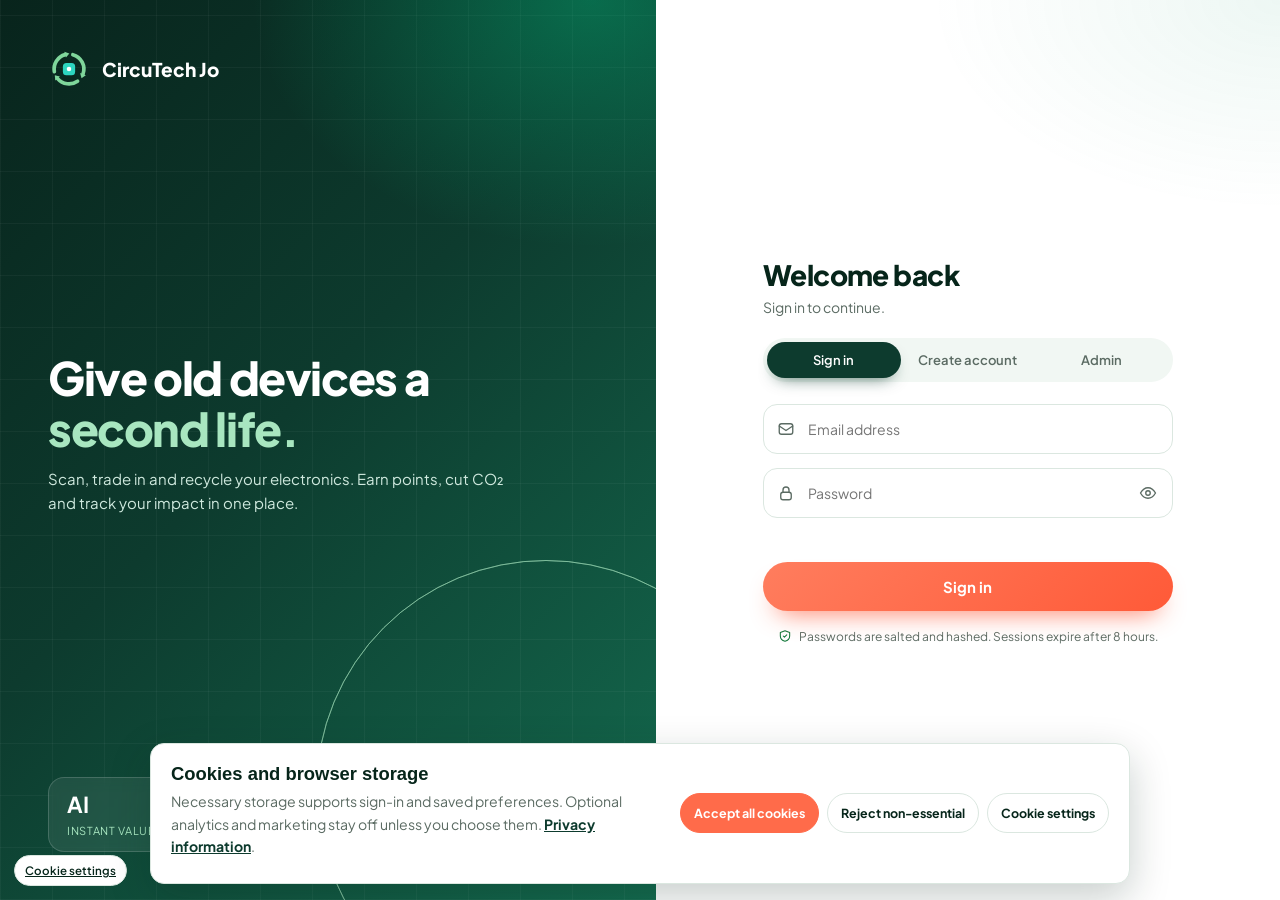
==== commit 3ce96db0: "changeall" ====
--- a/circutech/apppage/app.html
+++ b/circutech/apppage/app.html
@@ -8,10 +8,10 @@
 <link rel="icon" href="../assets/circutech-jo-concept-02.png">
 <link rel="preconnect" href="https://fonts.googleapis.com">
 <link rel="preconnect" href="https://fonts.gstatic.com" crossorigin>
-<link href="https://fonts.googleapis.com/css2?family=Plus+Jakarta+Sans:wght@400;500;600;700;800&display=swap" rel="stylesheet">
+<link href="https://fonts.googleapis.com/css2?family=Outfit:wght@500;600;700;800&family=Plus+Jakarta+Sans:wght@400;500;600;700;800&display=swap" rel="stylesheet">
 <style>[data-logo]{display:block;width:40px;height:40px}</style>
 <link rel="stylesheet" href="app.css">
-<link rel="stylesheet" href="app-extra.css">
+<link rel="stylesheet" href="../cookie-consent.css">
 </head>
 <body>
 
@@ -45,12 +45,96 @@
     <div class="t-act">
       <a class="ib" href="../index.html" title="Public site" aria-label="Public site"><svg viewBox="0 0 24 24"><circle cx="12" cy="12" r="9"/><path d="M3 12h18M12 3c3 3.2 3 14.8 0 18M12 3c-3 3.2-3 14.8 0 18"/></svg></a>
       <button class="ib" id="theme" type="button" aria-label="Toggle theme"><svg viewBox="0 0 24 24"><path d="M20 14.5A8 8 0 0 1 9.5 4a8 8 0 1 0 10.5 10.5z"/></svg></button>
+      <button class="ib" type="button" data-cookie-settings title="Cookie settings" aria-label="Cookie settings"><svg viewBox="0 0 24 24"><path d="M12 3a9 9 0 1 0 9 9c-5 0-9-4-9-9z"/><circle cx="8" cy="12" r=".8"/><circle cx="12" cy="16" r=".8"/><circle cx="15" cy="10" r=".8"/></svg></button>
       <button class="ib" id="logout" type="button" aria-label="Log out" title="Log out"><svg viewBox="0 0 24 24"><path d="M10 4H6a2 2 0 0 0-2 2v12a2 2 0 0 0 2 2h4M15 8l4 4-4 4M19 12H9"/></svg></button>
     </div>
   </header>
 
   <main id="main">
     <div class="ann" id="ann" hidden role="status"></div>
+
+    <section class="view admin-view" id="adminOverview" hidden>
+      <div class="admin-intro"><div><h2>Platform overview</h2><p>Current totals from CircuTech data stored in this browser.</p></div><span class="local-badge">Browser data</span></div>
+      <div class="admin-stats" id="adminStats" aria-live="polite"></div>
+      <div class="admin-columns">
+        <section class="card pad"><h3>Recent scans</h3><div class="admin-table-wrap"><table><thead><tr><th>Date</th><th>Device</th><th>Account</th><th>Value</th></tr></thead><tbody id="adminRecentScans"></tbody></table></div></section>
+        <section class="card pad"><h3>Pending actions</h3><div class="admin-pending" id="adminPending"></div></section>
+      </div>
+      <section class="card pad admin-announcement"><div><h3>Site announcement</h3><p class="mut small0">Shown to signed-in users. Changes are stored in this browser only.</p></div>
+        <form id="adminAnnouncementForm" class="admin-inline-form">
+          <label for="adminAnnouncement">Message</label><input id="adminAnnouncement" maxlength="180" autocomplete="off">
+          <label class="admin-check" for="adminAnnouncementOn"><input id="adminAnnouncementOn" type="checkbox"> Show announcement</label>
+          <label for="adminAnnouncementKind">Style</label><select id="adminAnnouncementKind"><option value="info">Information</option><option value="warn">Important</option></select>
+          <button class="btn" type="submit">Save announcement</button>
+        </form>
+      </section>
+    </section>
+
+    <section class="view admin-view" id="adminUsers" hidden>
+      <div class="admin-intro"><div><h2>Users</h2><p>Accounts and their saved activity.</p></div></div>
+      <div class="card pad admin-table-wrap"><table><thead><tr><th>Name</th><th>Email</th><th>Role</th><th>Joined</th><th>Scans</th><th>Points</th><th>Actions</th></tr></thead><tbody id="adminUserRows"></tbody></table></div>
+    </section>
+
+    <section class="view admin-view" id="adminScans" hidden>
+      <div class="admin-intro"><div><h2>Device scans</h2><p>Estimates saved by user accounts.</p></div><button class="btn ghost" type="button" id="adminExportScans">Export CSV</button></div>
+      <div class="card pad admin-table-wrap"><table><thead><tr><th>Date</th><th>User</th><th>Device</th><th>Model</th><th>Condition</th><th>Value</th><th>CO₂</th><th>Points</th></tr></thead><tbody id="adminScanRows"></tbody></table></div>
+    </section>
+
+    <section class="view admin-view" id="adminNews" hidden>
+      <div class="admin-intro"><div><h2>News articles</h2><p>Published articles appear on the public News page. Changes are stored in this browser.</p></div></div>
+      <form class="card pad admin-form admin-news-form" id="adminArticleForm">
+        <input id="adminArticleId" type="hidden">
+        <label for="adminArticleTitle">Title</label><input id="adminArticleTitle" required maxlength="140">
+        <label for="adminArticleCategory">Category</label><input id="adminArticleCategory" required maxlength="40" placeholder="Community">
+        <label for="adminArticleDate">Publication date</label><input id="adminArticleDate" type="date" required>
+        <label for="adminArticleRead">Reading time (minutes)</label><input id="adminArticleRead" type="number" min="1" max="60" value="4" required>
+        <label for="adminArticleStatus">Status</label><select id="adminArticleStatus"><option value="published">Published</option><option value="draft">Draft</option></select>
+        <label for="adminArticleImage">Image URL (optional)</label><input id="adminArticleImage" type="url" maxlength="500" placeholder="https://example.com/image.jpg">
+        <label class="full" for="adminArticleLead">Summary</label><textarea class="full" id="adminArticleLead" required maxlength="400" rows="3"></textarea>
+        <label class="full" for="adminArticleBody">Article content</label><textarea class="full" id="adminArticleBody" required rows="10" aria-describedby="adminArticleBodyHelp"></textarea>
+        <small class="full mut" id="adminArticleBodyHelp">Plain text only. Separate paragraphs with a blank line. Content is escaped before publishing.</small>
+        <div class="full row"><button class="btn" id="adminArticleSave" type="submit">Publish article</button><button class="btn ghost" id="adminArticleCancel" type="button" hidden>Cancel edit</button></div>
+        <p class="full msg" id="adminArticleMessage" role="status" aria-live="polite"></p>
+      </form>
+      <div class="admin-filter-row"><label for="adminArticleSearch">Search articles</label><input id="adminArticleSearch" type="search" placeholder="Title, category, or summary"><label for="adminArticleFilter">Status</label><select id="adminArticleFilter"><option value="all">All statuses</option><option value="published">Published</option><option value="draft">Draft</option></select></div>
+      <div class="card pad admin-table-wrap"><table><thead><tr><th>Article</th><th>Category</th><th>Publication date</th><th>Status</th><th>Actions</th></tr></thead><tbody id="adminArticleRows"></tbody></table></div>
+    </section>
+
+    <section class="view admin-view" id="adminListings" hidden>
+      <div class="admin-intro"><div><h2>Marketplace listings</h2><p>Review and manage listings stored in this browser.</p></div></div>
+      <div class="card pad admin-table-wrap"><table><thead><tr><th>Device</th><th>Seller</th><th>Category</th><th>Price</th><th>Status</th><th>Actions</th></tr></thead><tbody id="adminListingRows"></tbody></table></div>
+    </section>
+
+    <section class="view admin-view" id="adminPlaces" hidden>
+      <div class="admin-intro"><div><h2>Collection points</h2><p>Update locations shown in the user dashboard.</p></div></div>
+      <form class="card pad admin-form" id="adminPlaceForm">
+        <label for="adminPlaceName">Name</label><input id="adminPlaceName" required maxlength="80" placeholder="Zarqa Collection Point">
+        <label for="adminPlaceArea">Area</label><input id="adminPlaceArea" required maxlength="80" placeholder="Zarqa, Downtown">
+        <label for="adminPlaceOpen">Opens</label><input id="adminPlaceOpen" required type="number" min="0" max="23" value="9">
+        <label for="adminPlaceClose">Closes</label><input id="adminPlaceClose" required type="number" min="1" max="24" value="17">
+        <label for="adminPlaceDays">Days</label><select id="adminPlaceDays"><option value="weekdays">Sunday to Thursday</option><option value="daily">Daily</option></select>
+        <button class="btn" type="submit">Add location</button>
+      </form>
+      <div class="card pad admin-table-wrap"><table><thead><tr><th>Name</th><th>Area</th><th>Hours</th><th>Actions</th></tr></thead><tbody id="adminPlaceRows"></tbody></table></div>
+    </section>
+
+    <section class="view admin-view" id="adminRewards" hidden>
+      <div class="admin-intro"><div><h2>Rewards</h2><p>Voucher tiers and redeemed codes from browser storage.</p></div></div>
+      <form class="card pad admin-form" id="adminTierForm">
+        <label for="adminTierPoints">Points required</label><input id="adminTierPoints" type="number" min="1" required value="1000">
+        <label for="adminTierValue">Voucher value (JOD)</label><input id="adminTierValue" type="number" min="1" required value="10">
+        <label for="adminTierName">Voucher name</label><input id="adminTierName" required maxlength="60" placeholder="Shopping voucher">
+        <button class="btn" type="submit">Add reward tier</button>
+      </form>
+      <div class="card pad admin-table-wrap"><h3>Voucher tiers</h3><table><thead><tr><th>Name</th><th>Points</th><th>Value</th><th>Actions</th></tr></thead><tbody id="adminTierRows"></tbody></table></div>
+      <div class="card pad admin-table-wrap"><h3>Redeemed vouchers</h3><table><thead><tr><th>Date</th><th>Account</th><th>Voucher</th><th>Code</th></tr></thead><tbody id="adminVoucherRows"></tbody></table></div>
+    </section>
+
+    <section class="view admin-view" id="adminBusiness" hidden>
+      <div class="admin-intro"><div><h2>Businesses and pickups</h2><p>Company workspaces and pickup requests.</p></div></div>
+      <div class="card pad admin-table-wrap"><h3>Businesses</h3><table><thead><tr><th>Company</th><th>Industry</th><th>Employees</th><th>Owner</th></tr></thead><tbody id="adminBusinessRows"></tbody></table></div>
+      <div class="card pad admin-table-wrap"><h3>Pickup requests</h3><table><thead><tr><th>Company</th><th>Devices</th><th>Type</th><th>Preferred date</th><th>Area</th><th>Status</th><th>Actions</th></tr></thead><tbody id="adminPickupRows"></tbody></table></div>
+    </section>
 
     <div class="hero-ban" id="heroBan">
       <div class="hb-in"><small id="hbHi"></small><h2 id="hbTitle"></h2><p id="hbSub"></p><div class="hb-stats" id="hbStats"></div></div>
@@ -120,6 +204,7 @@
         <div class="card pad kpi rv"><span class="ki"><svg viewBox="0 0 24 24"><rect x="7" y="2" width="10" height="20" rx="2"/><path d="M11 18h2"/></svg></span><span>Devices scanned</span><b id="kDevices">0</b></div>
         <div class="card pad kpi rv"><span class="ki"><svg viewBox="0 0 24 24"><path d="M3 12l9-9h8v8l-9 9z"/><circle cx="15.5" cy="8.5" r="1.2"/></svg></span><span>Estimated value (JOD)</span><b id="kValue">0</b></div>
         <div class="card pad kpi rv"><span class="ki"><svg viewBox="0 0 24 24"><path d="M5 19c0-8 5-14 15-14 0 10-6 15-14 15M5 19c3-4 6-6 10-8"/></svg></span><span>kg CO₂ avoided</span><b id="kCo2">0</b><small id="kTrees"></small></div>
+        <div class="card pad kpi rv"><span class="ki"><svg viewBox="0 0 24 24"><path d="M5 4h11a3 3 0 0 1 3 3v13H8a3 3 0 0 1-3-3zM5 17a3 3 0 0 1 3-3h11M9 8h6M9 11h6"/></svg></span><span>Articles read</span><b id="kArticles">0</b><small>Unique articles opened</small></div>
         <div class="card pad span2 rv"><h3>Estimated value per scan (JOD)</h3><div class="bars" id="bars"></div></div>
       </div>
       <h3 class="sec rv">Recent scans</h3>
@@ -209,26 +294,26 @@
     <section class="view" id="settings" hidden>
       <div class="set-grid">
         <div class="set-col">
-          <div class="card pad set rv">
+          <form class="card pad set rv" id="profileForm">
             <div class="prof"><span class="avatar big" id="pfAv">U</span><div><h3 id="pfName">-</h3><small class="mut" id="pfMail">-</small><div class="tags"><span class="pill-s" id="pfTier">Standard</span><span class="pill-s" id="pfSince">Member</span></div></div></div>
             <label for="setName">Display name</label>
-            <input class="fld" id="setName" maxlength="40" autocomplete="name">
-            <div class="row"><button class="btn" type="button" id="saveName">Save name</button></div>
-          </div>
-          <div class="card pad set rv">
+            <input class="fld" id="setName" maxlength="40" minlength="2" autocomplete="name" required>
+            <div class="row"><button class="btn" type="submit">Save name</button></div>
+          </form>
+          <form class="card pad set rv" id="securityForm">
             <h3>Security</h3>
             <label for="pwOld">Current password</label>
-            <input class="fld" id="pwOld" type="password" autocomplete="current-password">
+            <input class="fld" id="pwOld" type="password" autocomplete="current-password" required>
             <label for="pwNew">New password <span class="mut">8+ characters, letters and numbers</span></label>
-            <input class="fld" id="pwNew" type="password" autocomplete="new-password">
-            <div class="row"><button class="btn" type="button" id="savePw">Update password</button></div>
-          </div>
+            <input class="fld" id="pwNew" type="password" autocomplete="new-password" minlength="8" pattern="(?=.*[A-Za-z])(?=.*[0-9]).{8,}" title="Use at least 8 characters with letters and numbers." required>
+            <div class="row"><button class="btn" type="submit">Update password</button></div>
+          </form>
         </div>
         <div class="set-col">
-          <div class="card pad rv"><h3>Appearance</h3><div class="chips seg" id="themeSeg"><button type="button" class="chip" data-v="light">Light</button><button type="button" class="chip" data-v="dark">Dark</button></div></div>
-          <div class="card pad rv"><h3>Your data</h3><p class="mut small0">Scans and vouchers are stored in this browser only. Download a copy any time.</p>
-            <div class="row"><button class="btn ghost" type="button" id="exportData">Download my data</button><button class="btn ghost" type="button" id="clearData">Clear scans and vouchers</button></div></div>
-          <div class="card pad rv danger"><h3>Delete account</h3><p class="mut small0">Removes your account and all your data from this browser. This cannot be undone.</p>
+          <div class="card pad rv"><h3>Appearance</h3><div class="chips seg" id="themeSeg" role="group" aria-label="Color theme"><button type="button" class="chip" data-v="light" aria-pressed="false">Light</button><button type="button" class="chip" data-v="dark" aria-pressed="false">Dark</button></div></div>
+          <div class="card pad rv"><h3>Your data</h3><p class="mut small0">Scans, unique article reads, and vouchers are stored in this browser only. Download a copy any time.</p>
+            <div class="row"><button class="btn ghost" type="button" id="exportData">Download my data</button><button class="btn ghost" type="button" id="clearData">Clear activity and vouchers</button></div></div>
+          <div class="card pad rv danger"><h3>Delete account</h3><p class="mut small0">Removes your account, scans, vouchers, business profile, and marketplace listings stored in this browser. This cannot be undone.</p>
             <div class="row"><button class="btn danger-b" type="button" id="delAcc">Delete my account</button></div></div>
         </div>
       </div>
@@ -239,6 +324,10 @@
 
 <nav class="dock" id="dock" aria-label="App sections"></nav>
 <div class="toast" id="toast" role="status"></div>
+<script src="../newspage/articles.js"></script>
 <script src="app.js"></script>
+<aside class="cookie-banner" id="cookieBanner" role="region" aria-label="Cookie and storage choices" hidden><div class="cookie-copy"><h2>Cookies and browser storage</h2><p>Necessary storage supports sign-in and saved preferences. Optional analytics and marketing stay off unless you choose them. <a href="../privacypage/privacy.html">Privacy information</a>.</p><p class="cookie-feedback" id="cookieBannerFeedback" role="status" hidden></p></div><div class="cookie-actions"><button type="button" data-cookie-action="accept">Accept all cookies</button><button type="button" data-cookie-action="reject">Reject non-essential</button><button type="button" data-cookie-action="settings">Cookie settings</button></div></aside>
+<dialog class="cookie-dialog" id="cookieDialog" aria-labelledby="cookieTitle"><h2 id="cookieTitle">Cookie settings</h2><p>Necessary browser storage is always on. No analytics or advertising integration is currently loaded.</p><form><label class="cookie-choice"><input id="cookieNecessary" type="checkbox" checked disabled><span><strong>Strictly necessary</strong>Required for sign-in, saved app data, and your consent choice.</span></label><label class="cookie-choice"><input id="cookieAnalytics" type="checkbox"><span><strong>Analytics</strong>Optional measurement; no service is connected.</span></label><label class="cookie-choice"><input id="cookieMarketing" type="checkbox"><span><strong>Marketing</strong>Optional advertising; no service is connected.</span></label></form><p class="cookie-feedback" id="cookieDialogFeedback" role="status" aria-live="polite" hidden></p><div class="cookie-dialog-actions"><button type="button" data-cookie-close>Close</button><button type="button" data-cookie-action="reject">Reject non-essential</button><button type="button" data-cookie-save>Save preferences</button></div></dialog>
+<script src="../cookie-consent.js"></script>
 </body>
 </html>
--- a/circutech/apppage/app.css
+++ b/circutech/apppage/app.css
@@ -8,15 +8,19 @@
 :root {
   --green: #0d3b2e;
   --green-d: #08241c;
-  --teal: #0f766e;
+  --teal: #0d3b2e;
   --side: #0d3b2e;
   --bg: #f4f9f5;
   --card: #fff;
-  --ink: #06251a;
-  --mut: #5b6b63;
+  --ink: #122820;
+  --mut: #536961;
   --line: #dbe7e0;
-  --soft: #eef5f0;
-  --mint: #a8e6c0;
+  --soft: #eaf7f2;
+  --mint: #00e699;
+  --coral-d: #e05536;
+  --radius: 20px;
+  --heading: 'Outfit', system-ui, sans-serif;
+  --body: 'Plus Jakarta Sans', system-ui, sans-serif;
   --warn: #b42318;
   --coral: #ff6b4a;
   --sh: 0 1px 2px rgba(10, 60, 35, 0.06), 0 4px 14px -6px rgba(10, 60, 35, 0.1);
@@ -49,12 +53,14 @@
 }
 
 body {
-  font-family: 'Plus Jakarta Sans', system-ui, sans-serif;
+  font-family: var(--body);
   background: var(--bg);
   color: var(--ink);
   line-height: 1.5;
   min-height: 100vh;
 }
+
+h1, h2, h3 { font-family: var(--heading); }
 
 a {
   color: inherit;
@@ -1371,3 +1377,79 @@
 .plan-strip p{color:#cfe9de;font-size:13px}.plan-strip h3{color:#fff}
 @media (max-width:900px){.hb-art{display:none}.hero-ban{padding:24px 22px}.biz-intro,.biz-form{grid-template-columns:1fr}}
 @media (prefers-reduced-motion:reduce){.hb-art svg{animation:none}}
+
+/* Admin workspace */
+:root { --grad: var(--green); --glow: 0 12px 28px -18px rgba(13,59,46,.24); }
+body { background: var(--bg); }
+.side { background: var(--side); box-shadow: none; }
+.side::before { content: none; }
+.nv.on { background: rgba(255,255,255,.12); box-shadow: inset 3px 0 0 var(--mint); }
+.btn { background: var(--coral); border: 1px solid var(--coral); box-shadow: none; }
+.btn:hover:not(:disabled) { background: var(--coral-d); border-color: var(--coral-d); box-shadow: none; }
+.chip.on { background: var(--green); border-color: var(--green); box-shadow: none; }
+.fld:focus { border-color: var(--mint); box-shadow: 0 0 0 3px rgba(0,230,153,.18); }
+.hero-ban, .hero-k, .plan-strip { background: var(--green); box-shadow: none; }
+.hero-ban { border-radius: var(--radius); }
+.hero-ban::before, .hero-k::after { content: none; }
+.hb-in h2 { font-size: 26px; letter-spacing: 0; }
+.hb-stats div { background: rgba(255,255,255,.08); backdrop-filter: none; }
+.hero-k .pring .pf, .hero-k .lv-bar i { stroke: var(--mint); background: var(--mint); }
+.tk.ok { background: var(--green); }
+.vf { border-radius: 14px; background: var(--soft); }
+.vf:hover, .vf.over { border-color: var(--green); box-shadow: 0 0 0 3px rgba(0,230,153,.16); }
+.mini i { background: var(--green); }
+.card { border-radius: var(--radius); }
+.card:hover { box-shadow: var(--glow); border-color: rgba(0,230,153,.35); }
+.admin-intro { display:flex; align-items:center; justify-content:space-between; gap:18px; margin:4px 0 18px; }
+.admin-intro h2 { font-size:22px; margin:0 0 4px; }
+.admin-intro p { color:var(--mut); font-size:13px; }
+.local-badge { flex:none; padding:6px 10px; border:1px solid var(--line); border-radius:99px; color:var(--mut); font-size:11px; font-weight:700; }
+.admin-stats { display:grid; grid-template-columns:repeat(auto-fit,minmax(160px,1fr)); gap:14px; margin-bottom:18px; }
+.admin-stat { display:grid; gap:5px; padding:18px; border-radius:14px; }
+.admin-stat span { color:var(--mut); font-size:12px; font-weight:600; }
+.admin-stat b { color:var(--green); font:700 24px/1.2 var(--heading); overflow-wrap:anywhere; }
+.admin-columns { display:grid; grid-template-columns:minmax(0,1.2fr) minmax(260px,.8fr); gap:18px; margin-bottom:18px; align-items:start; }
+.admin-columns > .card { min-width:0; }
+.admin-columns h3, .admin-table-wrap h3 { margin-bottom:12px; }
+.admin-pending { display:grid; gap:8px; }
+.admin-pending a { display:flex; align-items:center; justify-content:space-between; gap:12px; padding:12px; border:1px solid var(--line); border-radius:10px; background:var(--bg); font-size:12px; }
+.admin-pending a:hover { border-color:var(--mint); }
+.admin-pending b { color:var(--green); font-size:16px; }
+.admin-announcement { display:grid; gap:14px; }
+.admin-inline-form { display:grid; grid-template-columns:minmax(160px,1fr) auto minmax(140px,.5fr) auto; gap:10px; align-items:end; }
+.admin-inline-form label, .admin-form label { display:grid; gap:6px; color:var(--mut); font-size:12px; font-weight:700; }
+.admin-check { display:flex!important; align-items:center; gap:8px; min-height:44px; white-space:nowrap; }
+.admin-check input { width:auto; accent-color:var(--green); }
+.admin-form { display:grid; grid-template-columns:repeat(auto-fit,minmax(150px,1fr)); gap:12px; align-items:end; margin-bottom:16px; }
+.admin-form input, .admin-form select, .admin-inline-form input, .admin-inline-form select { width:100%; min-height:42px; padding:9px 11px; border:1px solid var(--line); border-radius:8px; background:var(--bg); color:var(--ink); font:500 13px var(--body); }
+.admin-form textarea { width:100%; min-height:100px; padding:10px 11px; border:1px solid var(--line); border-radius:8px; background:var(--bg); color:var(--ink); font:400 13px/1.6 var(--body); resize:vertical; }
+.admin-form .full { grid-column:1/-1; }
+.admin-filter-row { display:grid; grid-template-columns:auto minmax(180px,1fr) auto minmax(140px,.4fr); gap:10px; align-items:center; margin:14px 0; }
+.admin-filter-row label { color:var(--mut); font-size:12px; font-weight:700; }
+.admin-filter-row input, .admin-filter-row select { width:100%; min-height:40px; padding:8px 10px; border:1px solid var(--line); border-radius:8px; background:var(--bg); color:var(--ink); font:500 13px var(--body); }
+.admin-role { min-height:36px; max-width:140px; padding:6px 8px; border:1px solid var(--line); border-radius:8px; background:var(--bg); color:var(--ink); font:500 12px var(--body); }
+.admin-form .btn, .admin-inline-form .btn { min-height:42px; padding:10px 16px; white-space:nowrap; }
+.admin-table-wrap { min-width:0; overflow-x:auto; margin-bottom:16px; }
+.admin-table-wrap table { width:100%; min-width:640px; border-collapse:collapse; text-align:left; font-size:12px; }
+.admin-table-wrap th { padding:10px 9px; border-bottom:1px solid var(--line); color:var(--mut); font-size:10px; text-transform:uppercase; }
+.admin-table-wrap td { padding:11px 9px; border-bottom:1px solid var(--line); vertical-align:middle; overflow-wrap:anywhere; }
+.admin-table-wrap tr:last-child td { border-bottom:0; }
+.admin-actions { white-space:nowrap; }
+.admin-actions .btn { margin:2px; padding:7px 10px; }
+.admin-form input:focus-visible, .admin-form select:focus-visible, .admin-inline-form input:focus-visible, .admin-inline-form select:focus-visible { outline:2px solid var(--mint); outline-offset:2px; }
+@media (max-width:960px) {
+  .admin-columns { grid-template-columns:1fr; }
+  .admin-inline-form { grid-template-columns:1fr 1fr; }
+  .admin-form { grid-template-columns:repeat(2,minmax(0,1fr)); }
+  .dock { justify-content:flex-start; overflow-x:auto; }
+  .dock .nv { flex:none; min-width:58px; }
+}
+@media (max-width:520px) {
+  .admin-intro { align-items:flex-start; flex-direction:column; }
+  .admin-filter-row { grid-template-columns:1fr; }
+  .admin-stats { grid-template-columns:repeat(2,minmax(0,1fr)); gap:10px; }
+  .admin-stat { padding:14px; }
+  .admin-stat b { font-size:20px; }
+  .admin-inline-form, .admin-form { grid-template-columns:1fr; }
+  .admin-form .btn, .admin-inline-form .btn { width:100%; }
+}
--- a/circutech/cookie-consent.css
+++ b/circutech/cookie-consent.css
@@ -0,0 +1,50 @@
+.cookie-banner {
+  position: fixed;
+  z-index: 3000;
+  right: 16px;
+  bottom: 16px;
+  left: 16px;
+  display: grid;
+  grid-template-columns: minmax(0, 1fr) auto;
+  gap: 18px;
+  align-items: center;
+  width: min(980px, calc(100% - 32px));
+  margin: 0 auto;
+  padding: 18px 20px;
+  border: 1px solid var(--line, #dbe7e0);
+  border-radius: 14px;
+  background: var(--card, #fff);
+  color: var(--ink, #122820);
+  box-shadow: 0 14px 40px rgba(8, 36, 28, .22);
+  font: 400 .88rem/1.6 var(--f, 'Plus Jakarta Sans', sans-serif);
+}
+.cookie-banner[hidden] { display: none; }
+.cookie-copy h2, .cookie-dialog h2 { margin: 0 0 5px; font: 800 1.15rem/1.3 var(--h, 'Outfit', sans-serif); }
+.cookie-copy p, .cookie-dialog > p { margin: 0 0 7px; color: var(--mut, #536961); }
+.cookie-copy a { color: var(--g, #0d3b2e); font-weight: 700; text-decoration: underline; }
+.cookie-actions { display: flex; flex-wrap: wrap; gap: 8px; justify-content: flex-end; }
+.cookie-actions button, .cookie-dialog button { min-height: 40px; padding: 9px 13px; border: 1px solid var(--line, #dbe7e0); border-radius: 99px; background: var(--card, #fff); color: var(--ink, #122820); font: 700 .78rem var(--f, 'Plus Jakarta Sans', sans-serif); cursor: pointer; }
+.cookie-actions button:hover, .cookie-dialog button:hover { border-color: var(--mint, #00e699); }
+.cookie-actions [data-cookie-action="accept"], .cookie-dialog [data-cookie-save] { border-color: var(--coral, #ff6b4a); background: var(--coral, #ff6b4a); color: #fff; }
+.cookie-actions [data-cookie-action="accept"]:hover, .cookie-dialog [data-cookie-save]:hover { background: var(--coral-d, #e05536); }
+.cookie-dialog { width: min(540px, calc(100% - 28px)); max-width: none; max-height: min(90vh, 720px); overflow-y: auto; margin: auto; padding: 24px; border: 1px solid var(--line, #dbe7e0); border-radius: 16px; background: var(--card, #fff); color: var(--ink, #122820); box-shadow: 0 25px 80px rgba(0,0,0,.25); font: 400 .88rem/1.6 var(--f, 'Plus Jakarta Sans', sans-serif); }
+.cookie-dialog::backdrop { background: rgba(5, 20, 14, .6); }
+.cookie-dialog form { display: grid; gap: 10px; margin-top: 18px; }
+.cookie-choice { display: grid; grid-template-columns: 20px minmax(0,1fr); gap: 10px; align-items: start; padding: 12px; border: 1px solid var(--line, #dbe7e0); border-radius: 10px; cursor: pointer; }
+.cookie-choice input { width: 18px; height: 18px; margin: 2px 0 0; accent-color: var(--g, #0d3b2e); }
+.cookie-choice input:disabled { opacity: 1; }
+.cookie-choice strong { display: block; font-size: .85rem; }
+.cookie-choice span { color: var(--mut, #536961); font-size: .78rem; }
+.cookie-choice strong { color: var(--ink, #122820); }
+.cookie-dialog-actions { display: flex; flex-wrap: wrap; justify-content: flex-end; gap: 8px; margin-top: 6px; }
+.cookie-feedback { min-height: 1.3em; margin: 8px 0 0; color: #b42318; font-size: .78rem; font-weight: 700; }
+.cookie-settings-link { border: 0; background: none; color: inherit; font: inherit; text-decoration: underline; cursor: pointer; }
+.cookie-reopen { position: fixed; z-index: 2500; bottom: 14px; left: 14px; padding: 7px 10px; border: 1px solid var(--line, #dbe7e0); border-radius: 99px; background: var(--card, #fff); color: var(--ink, #122820); font: 600 .72rem var(--f, 'Plus Jakarta Sans', sans-serif); }
+.cookie-settings-link:focus-visible, .cookie-dialog button:focus-visible, .cookie-actions button:focus-visible { outline: 2px solid var(--mint, #00e699); outline-offset: 3px; }
+@media (max-width: 680px) {
+  .cookie-banner { grid-template-columns: 1fr; gap: 12px; padding: 16px; }
+  .cookie-actions { justify-content: stretch; }
+  .cookie-actions button { flex: 1 1 150px; }
+  .cookie-dialog { padding: 20px 16px; }
+  .cookie-dialog-actions { display: grid; grid-template-columns: 1fr; }
+}
